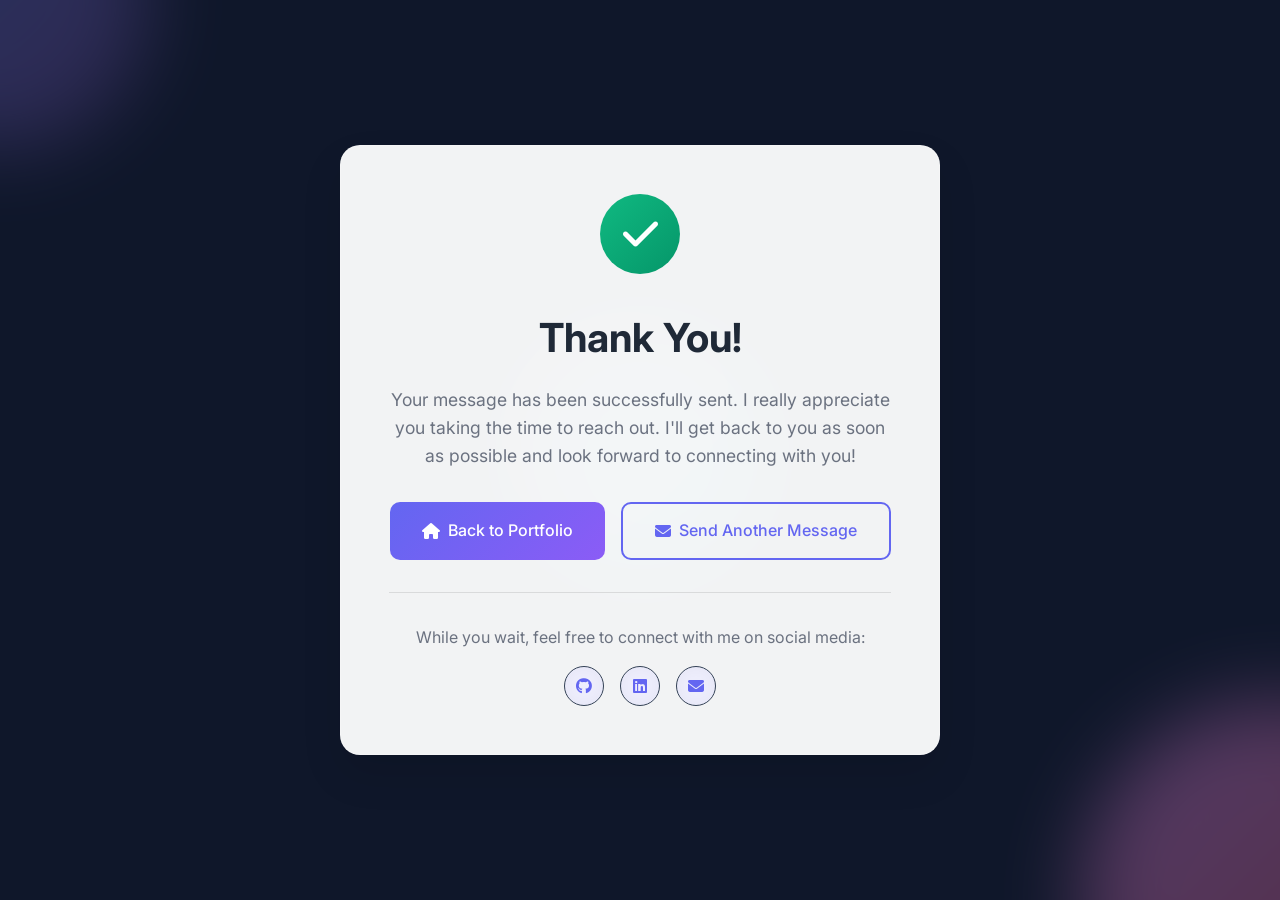
==== thanks.html @ c9856cb8 "Initial portfolio website" ====
<!DOCTYPE html>
<html lang="en">
<head>
    <meta charset="UTF-8">
    <meta name="viewport" content="width=device-width, initial-scale=1.0">
    <title>Thank You - Sohit Sharma</title>
    <link rel="stylesheet" href="style.css">
    <link rel="preconnect" href="https://fonts.googleapis.com">
    <link rel="preconnect" href="https://fonts.gstatic.com" crossorigin>
    <link href="https://fonts.googleapis.com/css2?family=Inter:wght@300;400;500;600;700;800&display=swap" rel="stylesheet">
    <link rel="stylesheet" href="https://cdnjs.cloudflare.com/ajax/libs/font-awesome/6.4.0/css/all.min.css">
    <style>
        :root {
            --primary-color: #6366f1;
            --text-color: #1f2937;
            --text-secondary: #6b7280;
            --error-color: #ef4444;
            --success-color: #10b981;
        }
        
        body.light-theme {
            --primary-color: #6366f1;
            --text-color: #1f2937;
            --text-secondary: #6b7280;
        }
        
        body.dark-theme {
            --primary-color: #818cf8;
            --text-color: #f1f5f9;
            --text-secondary: #94a3b8;
        }
        
        .thanks-container {
            min-height: 100vh;
            display: flex;
            align-items: center;
            justify-content: center;
            text-align: center;
            padding: 2rem;
            position: relative;
            overflow: hidden;
        }
        
        .thanks-background {
            position: absolute;
            top: 0;
            left: 0;
            width: 100%;
            height: 100%;
            z-index: -1;
        }
        
        .gradient-sphere {
            position: absolute;
            border-radius: 50%;
            filter: blur(40px);
            opacity: 0.3;
            animation: float 6s ease-in-out infinite;
        }
        
        .gradient-sphere:nth-child(1) {
            width: 300px;
            height: 300px;
            background: linear-gradient(135deg, #667eea 0%, #764ba2 100%);
            top: -150px;
            left: -150px;
            animation-delay: 0s;
        }
        
        .gradient-sphere:nth-child(2) {
            width: 400px;
            height: 400px;
            background: linear-gradient(135deg, #f093fb 0%, #f5576c 100%);
            bottom: -200px;
            right: -200px;
            animation-delay: 2s;
        }
        
        .gradient-sphere:nth-child(3) {
            width: 250px;
            height: 250px;
            background: linear-gradient(135deg, #4facfe 0%, #00f2fe 100%);
            top: 50%;
            left: 50%;
            transform: translate(-50%, -50%);
            animation-delay: 4s;
        }
        
        @keyframes float {
            0%, 100% { transform: translateY(0px) rotate(0deg); }
            50% { transform: translateY(-20px) rotate(180deg); }
        }
        
        .thanks-content {
            max-width: 600px;
            background: rgba(255, 255, 255, 0.95);
            backdrop-filter: blur(10px);
            padding: 3rem;
            border-radius: 20px;
            box-shadow: 0 20px 40px rgba(0, 0, 0, 0.1);
            border: 1px solid rgba(255, 255, 255, 0.2);
            animation: slideUp 0.8s ease-out;
        }
        
        @keyframes slideUp {
            from {
                opacity: 0;
                transform: translateY(30px);
            }
            to {
                opacity: 1;
                transform: translateY(0);
            }
        }
        
        .success-icon {
            width: 80px;
            height: 80px;
            margin: 0 auto 2rem;
            background: linear-gradient(135deg, #10b981 0%, #059669 100%);
            border-radius: 50%;
            display: flex;
            align-items: center;
            justify-content: center;
            animation: scaleIn 0.5s ease-out 0.3s both;
        }
        
        @keyframes scaleIn {
            from {
                transform: scale(0);
            }
            to {
                transform: scale(1);
            }
        }
        
        .success-icon i {
            font-size: 2.5rem;
            color: white;
        }
        
        .thanks-title {
            font-size: 2.5rem;
            font-weight: 700;
            color: var(--text-color);
            margin-bottom: 1rem;
            animation: fadeIn 0.8s ease-out 0.5s both;
        }
        
        .thanks-message {
            font-size: 1.1rem;
            color: var(--text-secondary);
            margin-bottom: 2rem;
            line-height: 1.6;
            animation: fadeIn 0.8s ease-out 0.7s both;
        }
        
        @keyframes fadeIn {
            from {
                opacity: 0;
            }
            to {
                opacity: 1;
            }
        }
        
        .thanks-buttons {
            display: flex;
            gap: 1rem;
            justify-content: center;
            flex-wrap: wrap;
            animation: fadeIn 0.8s ease-out 0.9s both;
        }
        
        .btn {
            padding: 0.875rem 2rem;
            border-radius: 10px;
            text-decoration: none;
            font-weight: 500;
            transition: all 0.3s ease;
            display: inline-flex;
            align-items: center;
            gap: 0.5rem;
            border: none;
            cursor: pointer;
            font-size: 1rem;
        }
        
        .btn-primary {
            background: linear-gradient(135deg, #6366f1 0%, #8b5cf6 100%);
            color: white;
        }
        
        .btn-primary:hover {
            transform: translateY(-2px);
            box-shadow: 0 10px 20px rgba(99, 102, 241, 0.3);
        }
        
        .btn-secondary {
            background: transparent;
            color: var(--primary-color);
            border: 2px solid var(--primary-color);
        }
        
        .btn-secondary:hover {
            background: var(--primary-color);
            color: white;
            transform: translateY(-2px);
        }
        
        .contact-info {
            margin-top: 2rem;
            padding-top: 2rem;
            border-top: 1px solid rgba(0, 0, 0, 0.1);
            animation: fadeIn 0.8s ease-out 1.1s both;
        }
        
        .contact-info p {
            color: var(--text-secondary);
            margin-bottom: 1rem;
        }
        
        .social-links {
            display: flex;
            justify-content: center;
            gap: 1rem;
            margin-top: 1rem;
        }
        
        .social-link {
            width: 40px;
            height: 40px;
            border-radius: 50%;
            background: rgba(99, 102, 241, 0.1);
            display: flex;
            align-items: center;
            justify-content: center;
            color: var(--primary-color);
            text-decoration: none;
            transition: all 0.3s ease;
        }
        
        .social-link:hover {
            background: var(--primary-color);
            color: white;
            transform: translateY(-2px);
        }
        
        /* Dark theme support */
        body.dark-theme {
            background: linear-gradient(135deg, #0f172a 0%, #1e293b 100%);
        }
        
        body.dark-theme .thanks-content {
            background: rgba(15, 23, 42, 0.95);
            border: 1px solid rgba(255, 255, 255, 0.1);
            box-shadow: 0 20px 40px rgba(0, 0, 0, 0.3);
        }
        
        body.dark-theme .thanks-title {
            color: #f1f5f9;
        }
        
        body.dark-theme .thanks-message {
            color: #94a3b8;
        }
        
        body.dark-theme .contact-info {
            border-top-color: rgba(255, 255, 255, 0.1);
        }
        
        body.dark-theme .contact-info p {
            color: #94a3b8;
        }
        
        body.dark-theme .social-link {
            background: rgba(99, 102, 241, 0.2);
            color: #a5b4fc;
        }
        
        body.dark-theme .social-link:hover {
            background: #6366f1;
            color: white;
        }
        
        body.dark-theme .btn-secondary {
            color: #a5b4fc;
            border-color: #6366f1;
        }
        
        body.dark-theme .btn-secondary:hover {
            background: #6366f1;
            color: white;
        }
        
        /* Dark theme gradient spheres */
        body.dark-theme .gradient-sphere:nth-child(1) {
            background: linear-gradient(135deg, #4c1d95 0%, #5b21b6 100%);
        }
        
        body.dark-theme .gradient-sphere:nth-child(2) {
            background: linear-gradient(135deg, #701a75 0%, #881337 100%);
        }
        
        body.dark-theme .gradient-sphere:nth-child(3) {
            background: linear-gradient(135deg, #1e3a8a 0%, #1e40af 100%);
        }
        
        /* Responsive design */
        @media (max-width: 768px) {
            .thanks-content {
                padding: 2rem;
                margin: 1rem;
            }
            
            .thanks-title {
                font-size: 2rem;
            }
            
            .thanks-buttons {
                flex-direction: column;
                align-items: center;
            }
            
            .btn {
                width: 100%;
                max-width: 250px;
            }
        }
    </style>
</head>
<body>
    <div class="thanks-container">
        <div class="thanks-background">
            <div class="gradient-sphere"></div>
            <div class="gradient-sphere"></div>
            <div class="gradient-sphere"></div>
        </div>
        
        <div class="thanks-content">
            <div class="success-icon">
                <i class="fas fa-check"></i>
            </div>
            
            <h1 class="thanks-title">Thank You!</h1>
            
            <p class="thanks-message">
                Your message has been successfully sent. I really appreciate you taking the time to reach out. 
                I'll get back to you as soon as possible and look forward to connecting with you!
            </p>
            
            <div class="thanks-buttons">
                <a href="index.html" class="btn btn-primary">
                    <i class="fas fa-home"></i> Back to Portfolio
                </a>
                <a href="index.html#contact" class="btn btn-secondary">
                    <i class="fas fa-envelope"></i> Send Another Message
                </a>
            </div>
            
            <div class="contact-info">
                <p>While you wait, feel free to connect with me on social media:</p>
                <div class="social-links">
                    <a href="https://github.com/Sohit-Sharma" target="_blank" class="social-link" aria-label="GitHub">
                        <i class="fab fa-github"></i>
                    </a>
                    <a href="https://www.linkedin.com/in/sohit-sharma-940084172/" target="_blank" class="social-link" aria-label="LinkedIn">
                        <i class="fab fa-linkedin"></i>
                    </a>
                    <a href="mailto:sohitsharma922@gmail.com" class="social-link" aria-label="Email">
                        <i class="fas fa-envelope"></i>
                    </a>
                </div>
            </div>
        </div>
    </div>
    
    <script>
        // Theme support
        function initializeTheme() {
            const savedTheme = localStorage.getItem('theme') || 'dark';
            if (savedTheme === 'light') {
                document.body.classList.add('light-theme');
            }
        }
        
        // Auto-redirect after 10 seconds (optional)
        function initAutoRedirect() {
            setTimeout(() => {
                const redirect = confirm('Would you like to return to the main portfolio page?');
                if (redirect) {
                    window.location.href = 'index.html';
                }
            }, 10000);
        }
        
        // Initialize
        document.addEventListener('DOMContentLoaded', () => {
            initializeTheme();
            // Uncomment the next line if you want auto-redirect
            // initAutoRedirect();
        });
        
        // Add some interactive effects
        document.querySelectorAll('.btn, .social-link').forEach(element => {
            element.addEventListener('mouseenter', function() {
                this.style.transform = 'translateY(-2px) scale(1.05)';
            });
            
            element.addEventListener('mouseleave', function() {
                this.style.transform = 'translateY(0) scale(1)';
            });
        });
    </script>
</body>
</html>
---- style.css ----
/* CSS Variables for Theme Colors */
:root {
    --primary-color: #6366f1;
    --primary-hover: #4f46e5;
    --secondary-color: #8b5cf6;
    --accent-color: #ec4899;
    --success-color: #10b981;
    --warning-color: #f59e0b;
    --error-color: #ef4444;
    
    /* Dark Theme Colors */
    --bg-primary: #0f172a;
    --bg-secondary: #1e293b;
    --bg-tertiary: #334155;
    --text-primary: #f8fafc;
    --text-secondary: #cbd5e1;
    --text-muted: #94a3b8;
    --border-color: #334155;
    --card-bg: rgba(30, 41, 59, 0.8);
    --glass-bg: rgba(15, 23, 42, 0.7);
    
    /* Light Theme Colors */
    --light-bg-primary: #ffffff;
    --light-bg-secondary: #f8fafc;
    --light-bg-tertiary: #e2e8f0;
    --light-text-primary: #1e293b;
    --light-text-secondary: #475569;
    --light-text-muted: #64748b;
    --light-border-color: #e2e8f0;
    --light-card-bg: rgba(255, 255, 255, 0.9);
    --light-glass-bg: rgba(255, 255, 255, 0.8);
    
    /* Gradients */
    --gradient-1: linear-gradient(135deg, #667eea 0%, #764ba2 100%);
    --gradient-2: linear-gradient(135deg, #f093fb 0%, #f5576c 100%);
    --gradient-3: linear-gradient(135deg, #4facfe 0%, #00f2fe 100%);
    --gradient-4: linear-gradient(135deg, #43e97b 0%, #38f9d7 100%);
    
    /* Shadows */
    --shadow-sm: 0 2px 4px rgba(0, 0, 0, 0.1);
    --shadow-md: 0 4px 6px rgba(0, 0, 0, 0.1);
    --shadow-lg: 0 10px 15px rgba(0, 0, 0, 0.1);
    --shadow-xl: 0 20px 25px rgba(0, 0, 0, 0.1);
    --shadow-2xl: 0 25px 50px rgba(0, 0, 0, 0.25);
    
    /* Transitions */
    --transition-fast: 0.2s ease;
    --transition-normal: 0.3s ease;
    --transition-slow: 0.5s ease;
    
    /* Typography */
    --font-primary: 'Inter', sans-serif;
    --font-mono: 'Fira Code', monospace;
}

/* Global Styles */
* {
    margin: 0;
    padding: 0;
    box-sizing: border-box;
}

html {
    scroll-behavior: smooth;
    font-size: 16px;
}

body {
    font-family: var(--font-primary);
    background-color: var(--bg-primary);
    color: var(--text-primary);
    line-height: 1.6;
    overflow-x: hidden;
    transition: background-color var(--transition-normal), color var(--transition-normal);
}

body.light-theme {
    --bg-primary: var(--light-bg-primary);
    --bg-secondary: var(--light-bg-secondary);
    --bg-tertiary: var(--light-bg-tertiary);
    --text-primary: var(--light-text-primary);
    --text-secondary: var(--light-text-secondary);
    --text-muted: var(--light-text-muted);
    --border-color: var(--light-border-color);
    --card-bg: var(--light-card-bg);
    --glass-bg: var(--light-glass-bg);
}

/* Container */
.container {
    max-width: 1200px;
    margin: 0 auto;
    padding: 0 20px;
}

/* Section Styles */
.section {
    padding: 80px 0;
    position: relative;
}

.section-alt {
    background-color: var(--bg-secondary);
}

.section-title {
    font-size: 2.5rem;
    font-weight: 700;
    text-align: center;
    margin-bottom: 60px;
    background: var(--gradient-1);
    -webkit-background-clip: text;
    -webkit-text-fill-color: transparent;
    background-clip: text;
}

/* Navigation */
.navbar {
    position: fixed;
    top: 0;
    width: 100%;
    background: var(--glass-bg);
    backdrop-filter: blur(10px);
    border-bottom: 1px solid var(--border-color);
    z-index: 1000;
    transition: all var(--transition-normal);
}

.navbar.scrolled {
    background: var(--bg-primary);
    box-shadow: var(--shadow-lg);
}

.nav-container {
    max-width: 1200px;
    margin: 0 auto;
    padding: 0 20px;
    display: flex;
    justify-content: space-between;
    align-items: center;
    height: 70px;
}

.nav-logo .logo-text {
    font-size: 1.5rem;
    font-weight: 700;
    background: var(--gradient-1);
    -webkit-background-clip: text;
    -webkit-text-fill-color: transparent;
    background-clip: text;
}

.nav-menu {
    display: flex;
    list-style: none;
    gap: 2rem;
}

.nav-link {
    color: var(--text-secondary);
    text-decoration: none;
    font-weight: 500;
    transition: color var(--transition-fast);
    position: relative;
}

.nav-link:hover,
.nav-link.active {
    color: var(--primary-color);
}

.nav-link::after {
    content: '';
    position: absolute;
    bottom: -5px;
    left: 0;
    width: 0;
    height: 2px;
    background: var(--primary-color);
    transition: width var(--transition-fast);
}

.nav-link:hover::after,
.nav-link.active::after {
    width: 100%;
}

.nav-toggle {
    display: none;
    flex-direction: column;
    cursor: pointer;
}

.bar {
    width: 25px;
    height: 3px;
    background: var(--text-primary);
    margin: 3px 0;
    transition: var(--transition-fast);
}

.theme-toggle {
    background: none;
    border: none;
    color: var(--text-primary);
    font-size: 1.2rem;
    cursor: pointer;
    padding: 8px;
    border-radius: 50%;
    transition: all var(--transition-fast);
}

.theme-toggle:hover {
    background: var(--bg-tertiary);
    transform: rotate(180deg);
}

/* Hero Section */
.hero {
    min-height: 100vh;
    display: flex;
    align-items: center;
    justify-content: center;
    position: relative;
    overflow: hidden;
}

.hero-background {
    position: absolute;
    top: 0;
    left: 0;
    width: 100%;
    height: 100%;
    z-index: -1;
}

.gradient-sphere {
    position: absolute;
    border-radius: 50%;
    filter: blur(100px);
    opacity: 0.3;
    animation: float 6s ease-in-out infinite;
}

.gradient-sphere:nth-child(1) {
    width: 400px;
    height: 400px;
    background: var(--gradient-1);
    top: -200px;
    left: -200px;
    animation-delay: 0s;
}

.gradient-sphere:nth-child(2) {
    width: 300px;
    height: 300px;
    background: var(--gradient-2);
    bottom: -150px;
    right: -150px;
    animation-delay: 2s;
}

.gradient-sphere:nth-child(3) {
    width: 250px;
    height: 250px;
    background: var(--gradient-3);
    top: 50%;
    left: 50%;
    transform: translate(-50%, -50%);
    animation-delay: 4s;
}

@keyframes float {
    0%, 100% { transform: translateY(0) rotate(0deg); }
    50% { transform: translateY(-20px) rotate(180deg); }
}

.hero-content {
    text-align: center;
    max-width: 800px;
    padding: 0 20px;
}

.hero-title {
    font-size: 3.5rem;
    font-weight: 800;
    margin-bottom: 1rem;
    line-height: 1.2;
}

.hero-subtitle {
    font-size: 2rem;
    font-weight: 600;
    color: var(--text-secondary);
    margin-bottom: 1.5rem;
}

.hero-description {
    font-size: 1.2rem;
    color: var(--text-muted);
    margin-bottom: 2.5rem;
    max-width: 600px;
    margin-left: auto;
    margin-right: auto;
}

.highlight {
    background: var(--gradient-1);
    -webkit-background-clip: text;
    -webkit-text-fill-color: transparent;
    background-clip: text;
}

.hero-buttons {
    display: flex;
    gap: 1rem;
    justify-content: center;
    margin-bottom: 2.5rem;
    flex-wrap: wrap;
}

.hero-social {
    display: flex;
    gap: 1rem;
    justify-content: center;
}

.social-link {
    display: flex;
    align-items: center;
    justify-content: center;
    width: 50px;
    height: 50px;
    background: var(--card-bg);
    border: 1px solid var(--border-color);
    border-radius: 50%;
    color: var(--text-secondary);
    text-decoration: none;
    transition: all var(--transition-fast);
    backdrop-filter: blur(10px);
}

.social-link:hover {
    background: var(--primary-color);
    color: white;
    transform: translateY(-3px);
    box-shadow: var(--shadow-lg);
}

.scroll-indicator {
    position: absolute;
    bottom: 30px;
    left: 50%;
    transform: translateX(-50%);
}

.scroll-arrow {
    width: 30px;
    height: 30px;
    border-right: 2px solid var(--text-muted);
    border-bottom: 2px solid var(--text-muted);
    transform: rotate(45deg);
    animation: bounce 2s infinite;
}

@keyframes bounce {
    0%, 20%, 50%, 80%, 100% { transform: translateY(0) rotate(45deg); }
    40% { transform: translateY(-10px) rotate(45deg); }
    60% { transform: translateY(-5px) rotate(45deg); }
}

/* Buttons */
.btn {
    display: inline-flex;
    align-items: center;
    gap: 0.5rem;
    padding: 12px 24px;
    border: none;
    border-radius: 8px;
    font-size: 1rem;
    font-weight: 600;
    text-decoration: none;
    cursor: pointer;
    transition: all var(--transition-fast);
    position: relative;
    overflow: hidden;
}

.btn-primary {
    background: var(--gradient-1);
    color: white;
}

.btn-primary:hover {
    transform: translateY(-2px);
    box-shadow: var(--shadow-lg);
}

.btn-secondary {
    background: transparent;
    color: var(--text-primary);
    border: 2px solid var(--border-color);
}

.btn-secondary:hover {
    background: var(--bg-tertiary);
    border-color: var(--primary-color);
    transform: translateY(-2px);
}

.btn-full {
    width: 100%;
    justify-content: center;
}

/* About Section */
.about-content {
    display: grid;
    grid-template-columns: 1fr 1fr;
    gap: 4rem;
    align-items: center;
}

.about-text p {
    font-size: 1.1rem;
    color: var(--text-secondary);
    margin-bottom: 1.5rem;
}

.about-stats {
    display: grid;
    grid-template-columns: repeat(3, 1fr);
    gap: 2rem;
    margin-top: 2rem;
}

.stat-item {
    text-align: center;
}

.stat-number {
    display: block;
    font-size: 2.5rem;
    font-weight: 700;
    background: var(--gradient-1);
    -webkit-background-clip: text;
    -webkit-text-fill-color: transparent;
    background-clip: text;
}

.stat-label {
    font-size: 0.9rem;
    color: var(--text-muted);
    text-transform: uppercase;
    letter-spacing: 1px;
}

.about-image {
    display: flex;
    justify-content: center;
}

.image-container {
    position: relative;
    width: 300px;
    height: 300px;
}

.image-placeholder {
    width: 100%;
    height: 100%;
    background: var(--gradient-1);
    border-radius: 20px;
    display: flex;
    align-items: center;
    justify-content: center;
    color: white;
    font-size: 4rem;
    box-shadow: var(--shadow-xl);
}

.about-profile-img {
    width: 100%;
    height: 100%;
    object-fit: cover;
    border-radius: 20px;
    box-shadow: var(--shadow-xl);
    transition: transform var(--transition-normal);
}

.about-profile-img:hover {
    transform: scale(1.05);
}

/* Skills Section */
.skills-grid {
    display: grid;
    grid-template-columns: repeat(auto-fit, minmax(250px, 1fr));
    gap: 2rem;
}

.skill-category {
    background: var(--card-bg);
    border: 1px solid var(--border-color);
    border-radius: 12px;
    padding: 2rem;
    backdrop-filter: blur(10px);
    transition: all var(--transition-fast);
}

.skill-category:hover {
    transform: translateY(-5px);
    box-shadow: var(--shadow-xl);
    border-color: var(--primary-color);
}

.category-title {
    font-size: 1.3rem;
    font-weight: 600;
    margin-bottom: 1.5rem;
    display: flex;
    align-items: center;
    gap: 0.5rem;
    color: var(--text-primary);
}

.category-title i {
    color: var(--primary-color);
}

.skill-item {
    margin-bottom: 1.5rem;
}

.skill-name {
    display: block;
    font-weight: 500;
    margin-bottom: 0.5rem;
    color: var(--text-secondary);
}

.skill-bar {
    width: 100%;
    height: 8px;
    background: var(--bg-tertiary);
    border-radius: 4px;
    overflow: hidden;
}

.skill-progress {
    height: 100%;
    background: var(--gradient-1);
    border-radius: 4px;
    width: 0;
    transition: width 1s ease;
}

/* Projects Section */
.projects-grid {
    display: grid;
    grid-template-columns: repeat(auto-fit, minmax(350px, 1fr));
    gap: 2rem;
}

.project-card {
    background: var(--card-bg);
    border: 1px solid var(--border-color);
    border-radius: 12px;
    overflow: hidden;
    transition: all var(--transition-fast);
    backdrop-filter: blur(10px);
}

.project-card:hover {
    transform: translateY(-5px);
    box-shadow: var(--shadow-xl);
    border-color: var(--primary-color);
}

.project-image {
    height: 200px;
    background: var(--gradient-1);
    display: flex;
    align-items: center;
    justify-content: center;
    position: relative;
    overflow: hidden;
}

.project-placeholder {
    font-size: 3rem;
    color: white;
}

.project-content {
    padding: 1.5rem;
}

.project-title {
    font-size: 1.3rem;
    font-weight: 600;
    margin-bottom: 1rem;
    color: var(--text-primary);
}

.project-description {
    color: var(--text-secondary);
    margin-bottom: 1.5rem;
    line-height: 1.6;
}

.project-tech {
    display: flex;
    flex-wrap: wrap;
    gap: 0.5rem;
    margin-bottom: 1.5rem;
}

.tech-tag {
    background: var(--bg-tertiary);
    color: var(--text-secondary);
    padding: 0.25rem 0.75rem;
    border-radius: 20px;
    font-size: 0.85rem;
    font-weight: 500;
}

.project-links {
    display: flex;
    gap: 1rem;
}

.project-link {
    display: flex;
    align-items: center;
    gap: 0.5rem;
    color: var(--primary-color);
    text-decoration: none;
    font-weight: 500;
    transition: color var(--transition-fast);
}

.project-link:hover {
    color: var(--primary-hover);
}

/* Experience Section */
.timeline {
    position: relative;
    max-width: 800px;
    margin: 0 auto;
}

.timeline::before {
    content: '';
    position: absolute;
    left: 50%;
    top: 0;
    bottom: 0;
    width: 2px;
    background: var(--border-color);
    transform: translateX(-50%);
}

.timeline-item {
    position: relative;
    margin-bottom: 3rem;
    width: 50%;
}

.timeline-item:nth-child(odd) {
    left: 0;
    padding-right: 2rem;
}

.timeline-item:nth-child(even) {
    left: 50%;
    padding-left: 2rem;
}

.timeline-dot {
    position: absolute;
    width: 20px;
    height: 20px;
    background: var(--primary-color);
    border: 4px solid var(--bg-primary);
    border-radius: 50%;
    top: 0;
    z-index: 1;
}

.timeline-item:nth-child(odd) .timeline-dot {
    right: -10px;
}

.timeline-item:nth-child(even) .timeline-dot {
    left: -10px;
}

.timeline-content {
    background: var(--card-bg);
    border: 1px solid var(--border-color);
    border-radius: 12px;
    padding: 1.5rem;
    backdrop-filter: blur(10px);
    transition: all var(--transition-fast);
}

.timeline-content:hover {
    transform: scale(1.02);
    box-shadow: var(--shadow-lg);
}

.timeline-date {
    color: var(--primary-color);
    font-weight: 600;
    margin-bottom: 0.5rem;
}

.timeline-title {
    font-size: 1.2rem;
    font-weight: 600;
    margin-bottom: 0.25rem;
    color: var(--text-primary);
}

.timeline-company {
    color: var(--text-secondary);
    margin-bottom: 1rem;
}

.timeline-description {
    list-style: none;
}

.timeline-description li {
    color: var(--text-muted);
    margin-bottom: 0.5rem;
    position: relative;
    padding-left: 1.5rem;
}

.timeline-description li::before {
    content: '▸';
    position: absolute;
    left: 0;
    color: var(--primary-color);
}

/* Contact Section */
.contact-content {
    display: grid;
    grid-template-columns: 1fr 1fr;
    gap: 4rem;
    align-items: start;
}

.contact-info h3 {
    font-size: 1.5rem;
    margin-bottom: 1rem;
    color: var(--text-primary);
}

.contact-info p {
    color: var(--text-secondary);
    margin-bottom: 2rem;
    line-height: 1.6;
}

.contact-details {
    margin-bottom: 2rem;
}

.contact-item {
    display: flex;
    align-items: center;
    gap: 1rem;
    margin-bottom: 1rem;
    color: var(--text-secondary);
}

.contact-item i {
    color: var(--primary-color);
    width: 20px;
}

.contact-social {
    display: flex;
    gap: 1rem;
}

.social-link-large {
    display: flex;
    align-items: center;
    justify-content: center;
    width: 40px;
    height: 40px;
    background: var(--bg-tertiary);
    border-radius: 50%;
    color: var(--text-secondary);
    text-decoration: none;
    transition: all var(--transition-fast);
}

.social-link-large:hover {
    background: var(--primary-color);
    color: white;
    transform: translateY(-3px);
}

/* Contact Form */
.contact-form {
    background: var(--card-bg);
    border: 1px solid var(--border-color);
    border-radius: 12px;
    padding: 2rem;
    backdrop-filter: blur(10px);
}

.form-group {
    position: relative;
    margin-bottom: 1.5rem;
}

.form-group input,
.form-group textarea {
    width: 100%;
    padding: 1rem;
    background: var(--bg-primary);
    border: 1px solid var(--border-color);
    border-radius: 8px;
    color: var(--text-primary);
    font-size: 1rem;
    transition: all var(--transition-fast);
}

.form-group input:focus,
.form-group textarea:focus {
    outline: none;
    border-color: var(--primary-color);
    box-shadow: 0 0 0 3px rgba(99, 102, 241, 0.1);
}

.form-group label {
    position: absolute;
    left: 1rem;
    top: 1rem;
    color: var(--text-muted);
    transition: all var(--transition-fast);
    pointer-events: none;
}

.form-group input:focus + label,
.form-group input:not(:placeholder-shown) + label,
.form-group textarea:focus + label,
.form-group textarea:not(:placeholder-shown) + label {
    top: -0.5rem;
    left: 0.5rem;
    font-size: 0.85rem;
    background: var(--bg-primary);
    padding: 0 0.5rem;
    color: var(--primary-color);
}

/* Footer */
.footer {
    background: var(--bg-secondary);
    padding: 2rem 0;
    border-top: 1px solid var(--border-color);
}

.footer-content {
    text-align: center;
    color: var(--text-muted);
}

.footer-content p {
    margin-bottom: 0.5rem;
}

.footer-content i {
    color: var(--error-color);
}

.back-to-top {
    position: fixed;
    bottom: 30px;
    right: 30px;
    width: 50px;
    height: 50px;
    background: var(--primary-color);
    border: none;
    border-radius: 50%;
    color: white;
    font-size: 1.2rem;
    cursor: pointer;
    opacity: 0;
    visibility: hidden;
    transition: all var(--transition-fast);
    z-index: 999;
}

.back-to-top.show {
    opacity: 1;
    visibility: visible;
}

.back-to-top:hover {
    background: var(--primary-hover);
    transform: translateY(-3px);
}

/* Animations */
.animate-fade-in {
    opacity: 0;
    transform: translateY(30px);
    animation: fadeInUp 0.8s ease forwards;
}

.animate-delay-1 {
    animation-delay: 0.1s;
}

.animate-delay-2 {
    animation-delay: 0.2s;
}

.animate-delay-3 {
    animation-delay: 0.3s;
}

.animate-delay-4 {
    animation-delay: 0.4s;
}

@keyframes fadeInUp {
    to {
        opacity: 1;
        transform: translateY(0);
    }
}

.animate-on-scroll {
    opacity: 0;
    transform: translateY(30px);
    transition: all 0.6s ease;
}

.animate-on-scroll.animate {
    opacity: 1;
    transform: translateY(0);
}

/* Responsive Design */
@media (max-width: 768px) {
    .nav-menu {
        position: fixed;
        left: -100%;
        top: 70px;
        flex-direction: column;
        background: var(--bg-primary);
        width: 100%;
        text-align: center;
        transition: var(--transition-fast);
        box-shadow: var(--shadow-lg);
        padding: 2rem 0;
    }

    .nav-menu.active {
        left: 0;
    }

    .nav-toggle {
        display: flex;
    }

    .nav-toggle.active .bar:nth-child(2) {
        opacity: 0;
    }

    .nav-toggle.active .bar:nth-child(1) {
        transform: translateY(8px) rotate(45deg);
    }

    .nav-toggle.active .bar:nth-child(3) {
        transform: translateY(-8px) rotate(-45deg);
    }

    .hero-title {
        font-size: 2.5rem;
    }

    .hero-subtitle {
        font-size: 1.5rem;
    }

    .hero-description {
        font-size: 1rem;
    }

    .hero-buttons {
        flex-direction: column;
        align-items: center;
    }

    .section-title {
        font-size: 2rem;
    }

    .about-content {
        grid-template-columns: 1fr;
        gap: 2rem;
        text-align: center;
    }

    .about-stats {
        grid-template-columns: 1fr;
        gap: 1rem;
    }

    .skills-grid {
        grid-template-columns: 1fr;
    }

    .projects-grid {
        grid-template-columns: 1fr;
    }

    .timeline::before {
        left: 30px;
    }

    .timeline-item {
        width: 100%;
        left: 0 !important;
        padding-left: 60px !important;
        padding-right: 0 !important;
    }

    .timeline-dot {
        left: 20px !important;
        right: auto !important;
    }

    .contact-content {
        grid-template-columns: 1fr;
        gap: 2rem;
    }

    .container {
        padding: 0 15px;
    }

    .section {
        padding: 60px 0;
    }
}

@media (max-width: 480px) {
    .hero-title {
        font-size: 2rem;
    }

    .hero-subtitle {
        font-size: 1.2rem;
    }

    .section-title {
        font-size: 1.8rem;
    }

    .skill-category,
    .project-content,
    .timeline-content,
    .contact-form {
        padding: 1.5rem;
    }

    .btn {
        padding: 10px 20px;
        font-size: 0.9rem;
    }
}

/* Success Message */
.success-message {
    position: fixed;
    top: 100px;
    right: 20px;
    background: var(--success-color);
    color: white;
    padding: 1rem 1.5rem;
    border-radius: 8px;
    box-shadow: var(--shadow-lg);
    transform: translateX(400px);
    transition: transform var(--transition-normal);
    z-index: 1001;
}

.success-message.show {
    transform: translateX(0);
}

/* Loading Spinner */
.loading {
    display: inline-block;
    width: 20px;
    height: 20px;
    border: 3px solid rgba(255, 255, 255, 0.3);
    border-radius: 50%;
    border-top-color: white;
    animation: spin 1s ease-in-out infinite;
}

@keyframes spin {
    to { transform: rotate(360deg); }
}
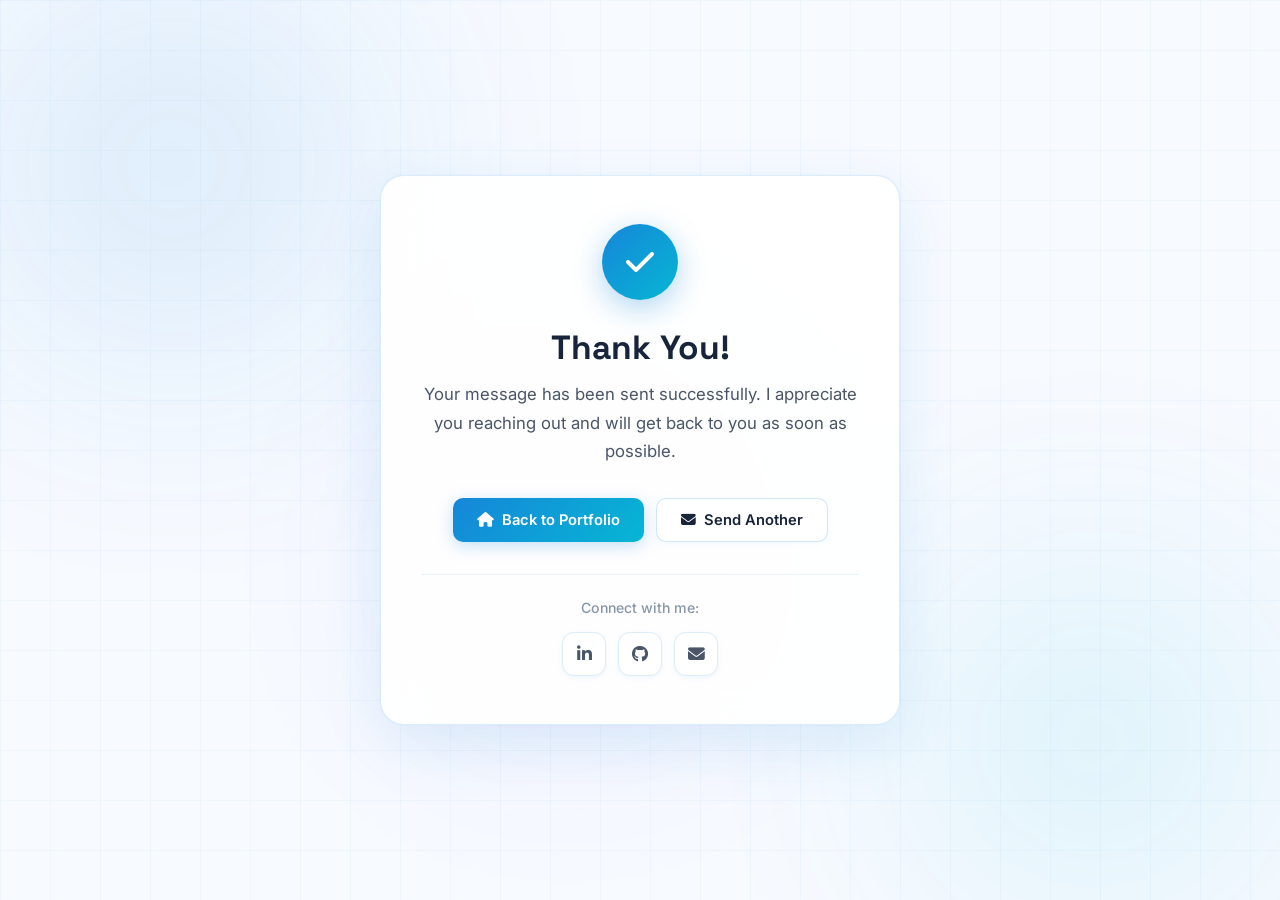
==== commit b8f87c94: "redesign the website" ====
--- a/thanks.html
+++ b/thanks.html
@@ -1,416 +1,196 @@
 <!DOCTYPE html>
 <html lang="en">
+
 <head>
     <meta charset="UTF-8">
     <meta name="viewport" content="width=device-width, initial-scale=1.0">
-    <title>Thank You - Sohit Sharma</title>
-    <link rel="stylesheet" href="style.css">
+    <title>Thank You — Sohit Sharma</title>
     <link rel="preconnect" href="https://fonts.googleapis.com">
     <link rel="preconnect" href="https://fonts.gstatic.com" crossorigin>
-    <link href="https://fonts.googleapis.com/css2?family=Inter:wght@300;400;500;600;700;800&display=swap" rel="stylesheet">
+    <link
+        href="https://fonts.googleapis.com/css2?family=Inter:wght@300;400;500;600;700&family=Space+Grotesk:wght@500;600;700&display=swap"
+        rel="stylesheet">
     <link rel="stylesheet" href="https://cdnjs.cloudflare.com/ajax/libs/font-awesome/6.4.0/css/all.min.css">
     <style>
-        :root {
-            --primary-color: #6366f1;
-            --text-color: #1f2937;
-            --text-secondary: #6b7280;
-            --error-color: #ef4444;
-            --success-color: #10b981;
-        }
-        
-        body.light-theme {
-            --primary-color: #6366f1;
-            --text-color: #1f2937;
-            --text-secondary: #6b7280;
-        }
-        
-        body.dark-theme {
-            --primary-color: #818cf8;
-            --text-color: #f1f5f9;
-            --text-secondary: #94a3b8;
-        }
-        
-        .thanks-container {
+        *, *::before, *::after { margin: 0; padding: 0; box-sizing: border-box; }
+        html { font-size: 16px; }
+        body {
+            font-family: 'Inter', system-ui, sans-serif;
+            background: #F7FAFF;
+            color: #17243A;
             min-height: 100vh;
             display: flex;
             align-items: center;
             justify-content: center;
+            overflow: hidden;
+            -webkit-font-smoothing: antialiased;
+            position: relative;
+        }
+
+        /* Animated background mesh */
+        .bg { position: fixed; inset: 0; z-index: 0; overflow: hidden; pointer-events: none; }
+        .bg-mesh { position: absolute; border-radius: 50%; filter: blur(120px); opacity: 0.18; }
+        .bg-mesh--1 {
+            width: 600px; height: 600px;
+            background: radial-gradient(circle, #1686D9, transparent 70%);
+            top: -15%; left: -10%;
+            animation: drift1 16s ease-in-out infinite;
+        }
+        .bg-mesh--2 {
+            width: 500px; height: 500px;
+            background: radial-gradient(circle, #06B6D4, transparent 70%);
+            bottom: -10%; right: -5%;
+            animation: drift2 18s ease-in-out infinite;
+        }
+        .bg-mesh--3 {
+            width: 400px; height: 400px;
+            background: radial-gradient(circle, #7657E8, transparent 70%);
+            top: 40%; right: 40%;
+            animation: drift3 14s ease-in-out infinite;
+        }
+        @keyframes drift1 { 0%, 100% { transform: translate(0, 0) scale(1); } 50% { transform: translate(50px, -40px) scale(1.1); } }
+        @keyframes drift2 { 0%, 100% { transform: translate(0, 0) scale(1); } 50% { transform: translate(-40px, 30px) scale(1.15); } }
+        @keyframes drift3 { 0%, 100% { transform: translate(0, 0) scale(1); } 50% { transform: translate(30px, 40px) scale(1.08); } }
+
+        /* Grid pattern */
+        .bg-grid {
+            position: absolute; inset: 0;
+            background-image:
+                linear-gradient(rgba(22, 134, 217, 0.04) 1px, transparent 1px),
+                linear-gradient(90deg, rgba(22, 134, 217, 0.04) 1px, transparent 1px);
+            background-size: 50px 50px;
+        }
+
+        /* Card */
+        .card {
+            position: relative; z-index: 1;
+            max-width: 520px; width: 100%; margin: 24px;
+            background: rgba(255, 255, 255, 0.9);
+            backdrop-filter: blur(20px); -webkit-backdrop-filter: blur(20px);
+            border: 1px solid rgba(22, 134, 217, 0.15);
+            border-radius: 24px;
+            padding: 48px 40px;
             text-align: center;
-            padding: 2rem;
-            position: relative;
-            overflow: hidden;
+            box-shadow: 0 20px 60px rgba(22, 134, 217, 0.12), 0 0 1px rgba(22, 134, 217, 0.2);
+            animation: slideUp .7s cubic-bezier(.4, 0, .2, 1) both;
         }
-        
-        .thanks-background {
-            position: absolute;
-            top: 0;
-            left: 0;
-            width: 100%;
-            height: 100%;
-            z-index: -1;
+        @keyframes slideUp { from { opacity: 0; transform: translateY(30px); } to { opacity: 1; transform: translateY(0); } }
+
+        /* Success icon */
+        .icon {
+            width: 76px; height: 76px; margin: 0 auto 28px;
+            border-radius: 50%;
+            background: linear-gradient(135deg, #1686D9, #06B6D4);
+            display: flex; align-items: center; justify-content: center;
+            box-shadow: 0 8px 30px rgba(22, 134, 217, 0.35);
+            animation: pop .5s cubic-bezier(.4, 0, .2, 1) .2s both;
         }
-        
-        .gradient-sphere {
-            position: absolute;
-            border-radius: 50%;
-            filter: blur(40px);
-            opacity: 0.3;
-            animation: float 6s ease-in-out infinite;
+        @keyframes pop { from { transform: scale(0); } to { transform: scale(1); } }
+        .icon i { font-size: 2rem; color: #fff; }
+
+        h1 {
+            font-family: 'Space Grotesk', system-ui, sans-serif;
+            font-size: 2.1rem; font-weight: 700;
+            color: #17243A;
+            margin-bottom: 12px;
+            line-height: 1.2;
         }
-        
-        .gradient-sphere:nth-child(1) {
-            width: 300px;
-            height: 300px;
-            background: linear-gradient(135deg, #667eea 0%, #764ba2 100%);
-            top: -150px;
-            left: -150px;
-            animation-delay: 0s;
+        p.msg {
+            color: #4A5568; font-size: 1.05rem; line-height: 1.7;
+            margin-bottom: 32px;
         }
-        
-        .gradient-sphere:nth-child(2) {
-            width: 400px;
-            height: 400px;
-            background: linear-gradient(135deg, #f093fb 0%, #f5576c 100%);
-            bottom: -200px;
-            right: -200px;
-            animation-delay: 2s;
+
+        /* Buttons */
+        .actions { display: flex; gap: 12px; justify-content: center; flex-wrap: wrap; margin-bottom: 32px; }
+        .btn {
+            display: inline-flex; align-items: center; gap: 8px;
+            padding: 12px 24px; border-radius: 10px;
+            font-family: 'Inter', system-ui, sans-serif; font-size: .92rem; font-weight: 600;
+            text-decoration: none; cursor: pointer; border: none;
+            transition: all .3s cubic-bezier(.4, 0, .2, 1);
         }
-        
-        .gradient-sphere:nth-child(3) {
-            width: 250px;
-            height: 250px;
-            background: linear-gradient(135deg, #4facfe 0%, #00f2fe 100%);
-            top: 50%;
-            left: 50%;
-            transform: translate(-50%, -50%);
-            animation-delay: 4s;
+        .btn-primary {
+            background: linear-gradient(135deg, #1686D9, #06B6D4);
+            color: #fff;
+            box-shadow: 0 4px 16px rgba(22, 134, 217, 0.25);
         }
-        
-        @keyframes float {
-            0%, 100% { transform: translateY(0px) rotate(0deg); }
-            50% { transform: translateY(-20px) rotate(180deg); }
-        }
-        
-        .thanks-content {
-            max-width: 600px;
-            background: rgba(255, 255, 255, 0.95);
-            backdrop-filter: blur(10px);
-            padding: 3rem;
-            border-radius: 20px;
-            box-shadow: 0 20px 40px rgba(0, 0, 0, 0.1);
-            border: 1px solid rgba(255, 255, 255, 0.2);
-            animation: slideUp 0.8s ease-out;
-        }
-        
-        @keyframes slideUp {
-            from {
-                opacity: 0;
-                transform: translateY(30px);
-            }
-            to {
-                opacity: 1;
-                transform: translateY(0);
-            }
-        }
-        
-        .success-icon {
-            width: 80px;
-            height: 80px;
-            margin: 0 auto 2rem;
-            background: linear-gradient(135deg, #10b981 0%, #059669 100%);
-            border-radius: 50%;
-            display: flex;
-            align-items: center;
-            justify-content: center;
-            animation: scaleIn 0.5s ease-out 0.3s both;
-        }
-        
-        @keyframes scaleIn {
-            from {
-                transform: scale(0);
-            }
-            to {
-                transform: scale(1);
-            }
-        }
-        
-        .success-icon i {
-            font-size: 2.5rem;
-            color: white;
-        }
-        
-        .thanks-title {
-            font-size: 2.5rem;
-            font-weight: 700;
-            color: var(--text-color);
-            margin-bottom: 1rem;
-            animation: fadeIn 0.8s ease-out 0.5s both;
-        }
-        
-        .thanks-message {
-            font-size: 1.1rem;
-            color: var(--text-secondary);
-            margin-bottom: 2rem;
-            line-height: 1.6;
-            animation: fadeIn 0.8s ease-out 0.7s both;
-        }
-        
-        @keyframes fadeIn {
-            from {
-                opacity: 0;
-            }
-            to {
-                opacity: 1;
-            }
-        }
-        
-        .thanks-buttons {
-            display: flex;
-            gap: 1rem;
-            justify-content: center;
-            flex-wrap: wrap;
-            animation: fadeIn 0.8s ease-out 0.9s both;
-        }
-        
-        .btn {
-            padding: 0.875rem 2rem;
-            border-radius: 10px;
-            text-decoration: none;
-            font-weight: 500;
-            transition: all 0.3s ease;
-            display: inline-flex;
-            align-items: center;
-            gap: 0.5rem;
-            border: none;
-            cursor: pointer;
-            font-size: 1rem;
-        }
-        
-        .btn-primary {
-            background: linear-gradient(135deg, #6366f1 0%, #8b5cf6 100%);
-            color: white;
-        }
-        
         .btn-primary:hover {
             transform: translateY(-2px);
-            box-shadow: 0 10px 20px rgba(99, 102, 241, 0.3);
+            box-shadow: 0 6px 24px rgba(22, 134, 217, 0.35);
+            color: #fff;
         }
-        
-        .btn-secondary {
-            background: transparent;
-            color: var(--primary-color);
-            border: 2px solid var(--primary-color);
+        .btn-outline {
+            background: #FFFFFF; color: #17243A;
+            border: 1.5px solid rgba(22, 134, 217, 0.2);
+            box-shadow: 0 2px 8px rgba(22, 134, 217, 0.05);
         }
-        
-        .btn-secondary:hover {
-            background: var(--primary-color);
-            color: white;
+        .btn-outline:hover {
+            border-color: #1686D9; color: #1686D9;
             transform: translateY(-2px);
+            box-shadow: 0 4px 14px rgba(22, 134, 217, 0.1);
         }
-        
-        .contact-info {
-            margin-top: 2rem;
-            padding-top: 2rem;
-            border-top: 1px solid rgba(0, 0, 0, 0.1);
-            animation: fadeIn 0.8s ease-out 1.1s both;
+
+        /* Social */
+        .divider { border-top: 1px solid rgba(22, 134, 217, 0.1); padding-top: 24px; }
+        .divider p { color: #8896AB; font-size: .88rem; margin-bottom: 16px; font-weight: 500; }
+        .social { display: flex; justify-content: center; gap: 12px; }
+        .social a {
+            width: 44px; height: 44px; border-radius: 12px;
+            border: 1px solid rgba(22, 134, 217, 0.15);
+            background: #FFFFFF;
+            display: flex; align-items: center; justify-content: center;
+            color: #4A5568; font-size: 1.05rem; text-decoration: none;
+            transition: all .3s ease;
+            box-shadow: 0 2px 6px rgba(22, 134, 217, 0.06);
         }
-        
-        .contact-info p {
-            color: var(--text-secondary);
-            margin-bottom: 1rem;
+        .social a:hover {
+            color: #1686D9; border-color: #1686D9;
+            transform: translateY(-2px);
+            box-shadow: 0 4px 12px rgba(22, 134, 217, 0.15);
         }
-        
-        .social-links {
-            display: flex;
-            justify-content: center;
-            gap: 1rem;
-            margin-top: 1rem;
-        }
-        
-        .social-link {
-            width: 40px;
-            height: 40px;
-            border-radius: 50%;
-            background: rgba(99, 102, 241, 0.1);
-            display: flex;
-            align-items: center;
-            justify-content: center;
-            color: var(--primary-color);
-            text-decoration: none;
-            transition: all 0.3s ease;
-        }
-        
-        .social-link:hover {
-            background: var(--primary-color);
-            color: white;
-            transform: translateY(-2px);
-        }
-        
-        /* Dark theme support */
-        body.dark-theme {
-            background: linear-gradient(135deg, #0f172a 0%, #1e293b 100%);
-        }
-        
-        body.dark-theme .thanks-content {
-            background: rgba(15, 23, 42, 0.95);
-            border: 1px solid rgba(255, 255, 255, 0.1);
-            box-shadow: 0 20px 40px rgba(0, 0, 0, 0.3);
-        }
-        
-        body.dark-theme .thanks-title {
-            color: #f1f5f9;
-        }
-        
-        body.dark-theme .thanks-message {
-            color: #94a3b8;
-        }
-        
-        body.dark-theme .contact-info {
-            border-top-color: rgba(255, 255, 255, 0.1);
-        }
-        
-        body.dark-theme .contact-info p {
-            color: #94a3b8;
-        }
-        
-        body.dark-theme .social-link {
-            background: rgba(99, 102, 241, 0.2);
-            color: #a5b4fc;
-        }
-        
-        body.dark-theme .social-link:hover {
-            background: #6366f1;
-            color: white;
-        }
-        
-        body.dark-theme .btn-secondary {
-            color: #a5b4fc;
-            border-color: #6366f1;
-        }
-        
-        body.dark-theme .btn-secondary:hover {
-            background: #6366f1;
-            color: white;
-        }
-        
-        /* Dark theme gradient spheres */
-        body.dark-theme .gradient-sphere:nth-child(1) {
-            background: linear-gradient(135deg, #4c1d95 0%, #5b21b6 100%);
-        }
-        
-        body.dark-theme .gradient-sphere:nth-child(2) {
-            background: linear-gradient(135deg, #701a75 0%, #881337 100%);
-        }
-        
-        body.dark-theme .gradient-sphere:nth-child(3) {
-            background: linear-gradient(135deg, #1e3a8a 0%, #1e40af 100%);
-        }
-        
-        /* Responsive design */
-        @media (max-width: 768px) {
-            .thanks-content {
-                padding: 2rem;
-                margin: 1rem;
-            }
-            
-            .thanks-title {
-                font-size: 2rem;
-            }
-            
-            .thanks-buttons {
-                flex-direction: column;
-                align-items: center;
-            }
-            
-            .btn {
-                width: 100%;
-                max-width: 250px;
-            }
+
+        @media(max-width: 480px) {
+            .card { padding: 36px 24px; margin: 16px; }
+            h1 { font-size: 1.7rem; }
+            .actions { flex-direction: column; }
+            .btn { width: 100%; justify-content: center; }
         }
     </style>
 </head>
+
 <body>
-    <div class="thanks-container">
-        <div class="thanks-background">
-            <div class="gradient-sphere"></div>
-            <div class="gradient-sphere"></div>
-            <div class="gradient-sphere"></div>
+    <div class="bg" aria-hidden="true">
+        <div class="bg-mesh bg-mesh--1"></div>
+        <div class="bg-mesh bg-mesh--2"></div>
+        <div class="bg-mesh bg-mesh--3"></div>
+        <div class="bg-grid"></div>
+    </div>
+
+    <div class="card">
+        <div class="icon"><i class="fas fa-check"></i></div>
+        <h1>Thank You!</h1>
+        <p class="msg">
+            Your message has been sent successfully. I appreciate you reaching out and will get back to you as soon as possible.
+        </p>
+        <div class="actions">
+            <a href="index.html" class="btn btn-primary"><i class="fas fa-home"></i> Back to Portfolio</a>
+            <a href="index.html#contact" class="btn btn-outline"><i class="fas fa-envelope"></i> Send Another</a>
         </div>
-        
-        <div class="thanks-content">
-            <div class="success-icon">
-                <i class="fas fa-check"></i>
-            </div>
-            
-            <h1 class="thanks-title">Thank You!</h1>
-            
-            <p class="thanks-message">
-                Your message has been successfully sent. I really appreciate you taking the time to reach out. 
-                I'll get back to you as soon as possible and look forward to connecting with you!
-            </p>
-            
-            <div class="thanks-buttons">
-                <a href="index.html" class="btn btn-primary">
-                    <i class="fas fa-home"></i> Back to Portfolio
+        <div class="divider">
+            <p>Connect with me:</p>
+            <div class="social">
+                <a href="https://linkedin.com/in/sohit-sharma" target="_blank" rel="noopener noreferrer" aria-label="LinkedIn">
+                    <i class="fab fa-linkedin-in"></i>
                 </a>
-                <a href="index.html#contact" class="btn btn-secondary">
-                    <i class="fas fa-envelope"></i> Send Another Message
+                <a href="https://github.com/sohit-sharma" target="_blank" rel="noopener noreferrer" aria-label="GitHub">
+                    <i class="fab fa-github"></i>
                 </a>
-            </div>
-            
-            <div class="contact-info">
-                <p>While you wait, feel free to connect with me on social media:</p>
-                <div class="social-links">
-                    <a href="https://github.com/Sohit-Sharma" target="_blank" class="social-link" aria-label="GitHub">
-                        <i class="fab fa-github"></i>
-                    </a>
-                    <a href="https://www.linkedin.com/in/sohit-sharma-940084172/" target="_blank" class="social-link" aria-label="LinkedIn">
-                        <i class="fab fa-linkedin"></i>
-                    </a>
-                    <a href="mailto:sohitsharma922@gmail.com" class="social-link" aria-label="Email">
-                        <i class="fas fa-envelope"></i>
-                    </a>
-                </div>
+                <a href="mailto:sohitsharma922@gmail.com" aria-label="Email">
+                    <i class="fas fa-envelope"></i>
+                </a>
             </div>
         </div>
     </div>
-    
-    <script>
-        // Theme support
-        function initializeTheme() {
-            const savedTheme = localStorage.getItem('theme') || 'dark';
-            if (savedTheme === 'light') {
-                document.body.classList.add('light-theme');
-            }
-        }
-        
-        // Auto-redirect after 10 seconds (optional)
-        function initAutoRedirect() {
-            setTimeout(() => {
-                const redirect = confirm('Would you like to return to the main portfolio page?');
-                if (redirect) {
-                    window.location.href = 'index.html';
-                }
-            }, 10000);
-        }
-        
-        // Initialize
-        document.addEventListener('DOMContentLoaded', () => {
-            initializeTheme();
-            // Uncomment the next line if you want auto-redirect
-            // initAutoRedirect();
-        });
-        
-        // Add some interactive effects
-        document.querySelectorAll('.btn, .social-link').forEach(element => {
-            element.addEventListener('mouseenter', function() {
-                this.style.transform = 'translateY(-2px) scale(1.05)';
-            });
-            
-            element.addEventListener('mouseleave', function() {
-                this.style.transform = 'translateY(0) scale(1)';
-            });
-        });
-    </script>
 </body>
+
 </html>
